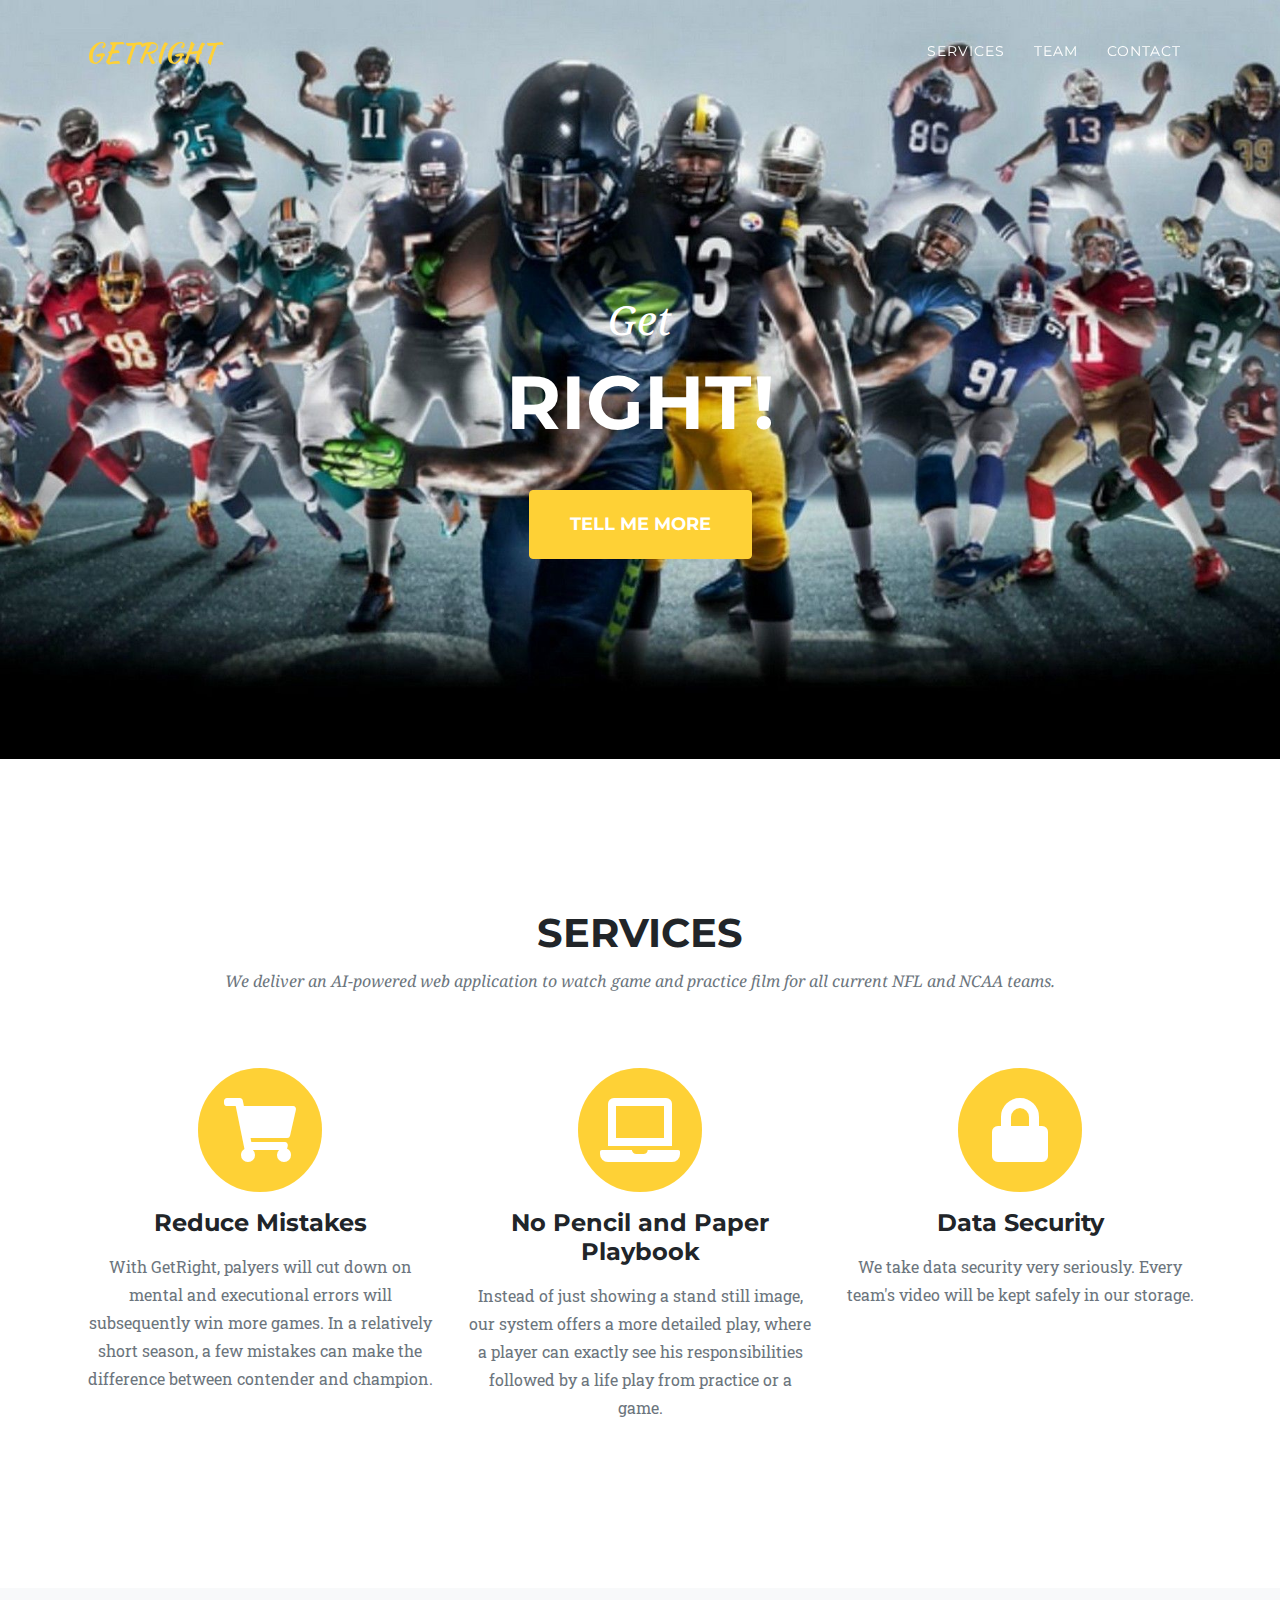
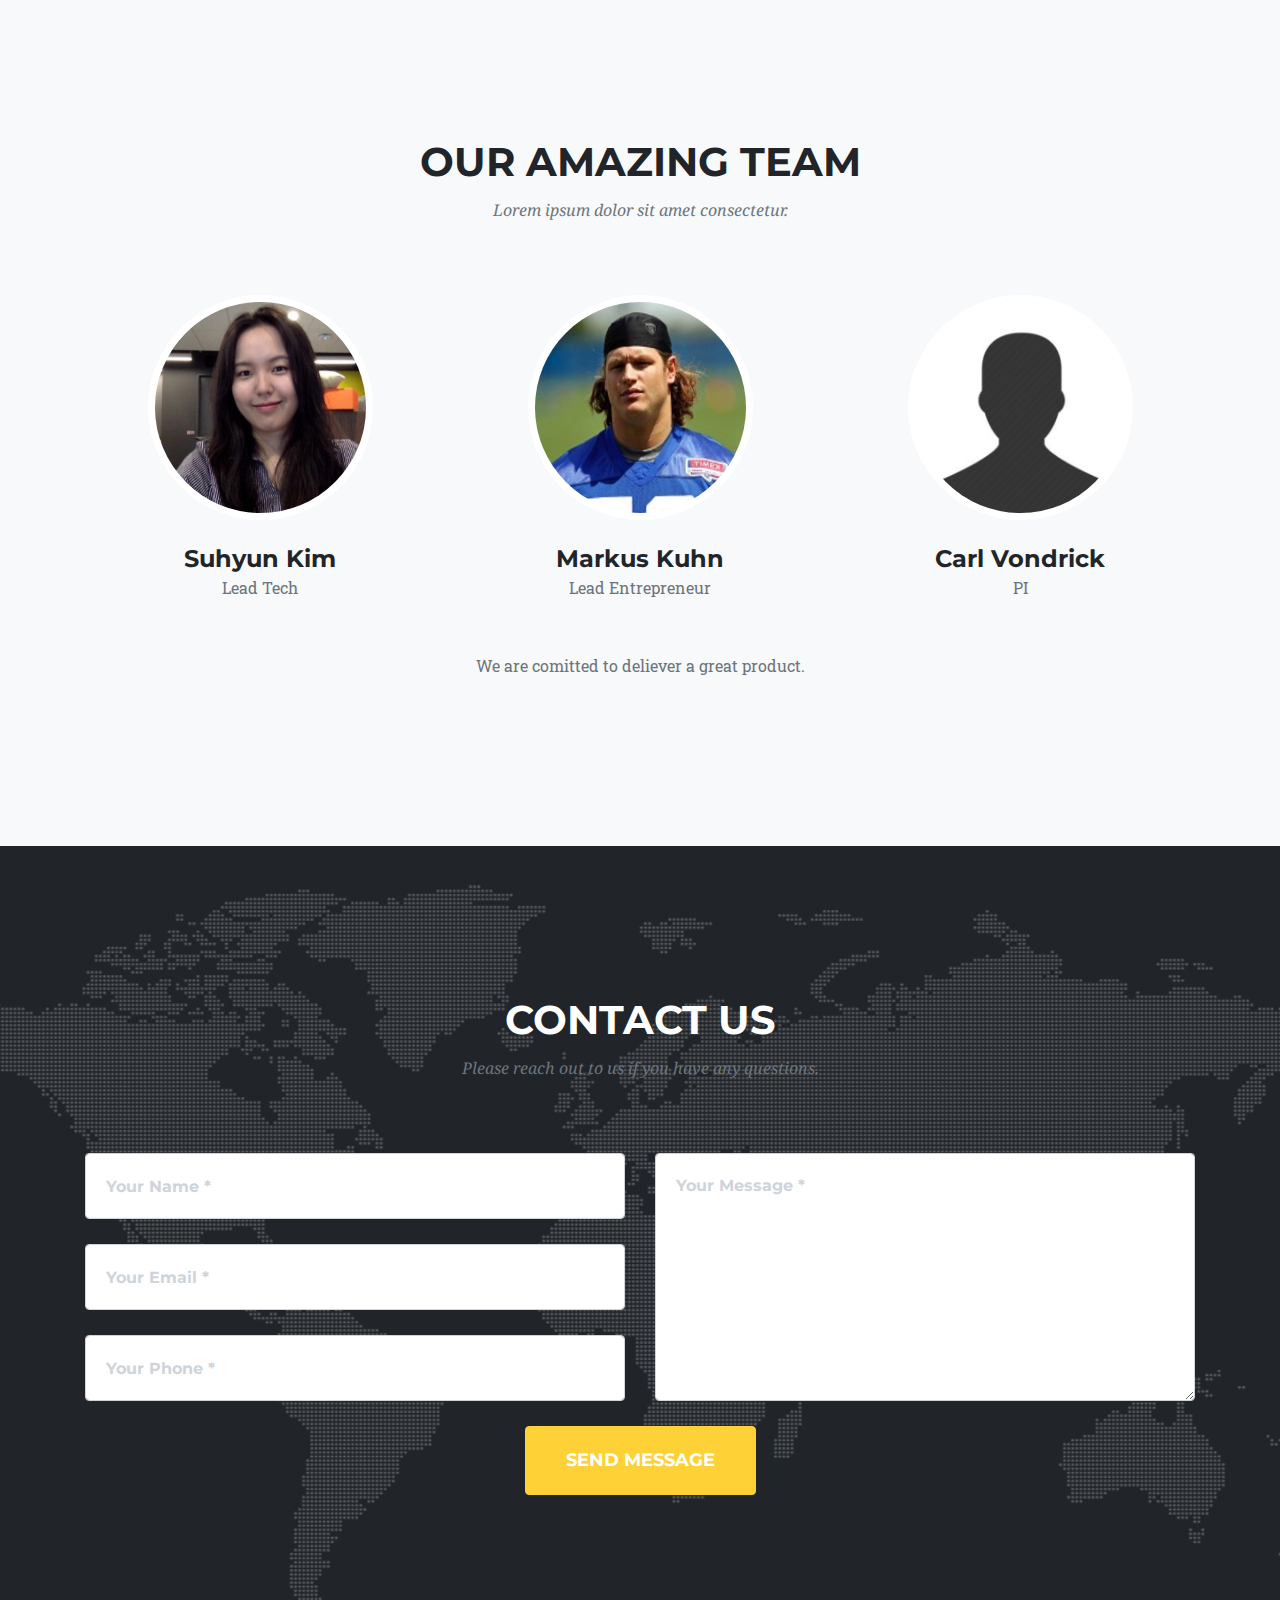
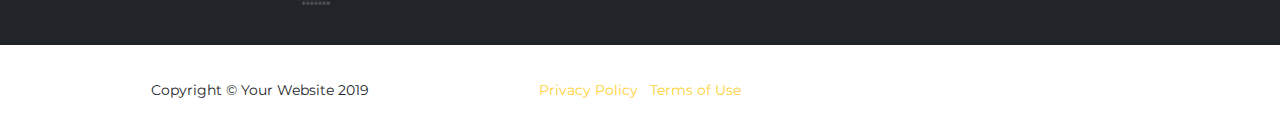
==== index.html @ df9e897c "initial commit" ====
<!DOCTYPE html>
<html lang="en">

<head>

  <meta charset="utf-8">
  <meta name="viewport" content="width=device-width, initial-scale=1, shrink-to-fit=no">
  <meta name="description" content="">
  <meta name="author" content="">

  <title>GETRIGHT</title>

  <!-- Bootstrap core CSS -->
  <link href="vendor/bootstrap/css/bootstrap.min.css" rel="stylesheet">

  <!-- Custom fonts for this template -->
  <link href="vendor/fontawesome-free/css/all.min.css" rel="stylesheet" type="text/css">
  <link href="https://fonts.googleapis.com/css?family=Montserrat:400,700" rel="stylesheet" type="text/css">
  <link href='https://fonts.googleapis.com/css?family=Kaushan+Script' rel='stylesheet' type='text/css'>
  <link href='https://fonts.googleapis.com/css?family=Droid+Serif:400,700,400italic,700italic' rel='stylesheet' type='text/css'>
  <link href='https://fonts.googleapis.com/css?family=Roboto+Slab:400,100,300,700' rel='stylesheet' type='text/css'>

  <!-- Custom styles for this template -->
  <link href="css/agency.min.css" rel="stylesheet">

</head>

<body id="page-top">

  <!-- Navigation -->
  <nav class="navbar navbar-expand-lg navbar-dark fixed-top" id="mainNav">
    <div class="container">
      <a class="navbar-brand js-scroll-trigger" href="#page-top">GETRIGHT</a>
      <button class="navbar-toggler navbar-toggler-right" type="button" data-toggle="collapse" data-target="#navbarResponsive" aria-controls="navbarResponsive" aria-expanded="false" aria-label="Toggle navigation">
        Menu
        <i class="fas fa-bars"></i>
      </button>
      <div class="collapse navbar-collapse" id="navbarResponsive">
        <ul class="navbar-nav text-uppercase ml-auto">
          <li class="nav-item">
            <a class="nav-link js-scroll-trigger" href="#services">Services</a>
          </li>
          <!--<li class="nav-item">-->
            <!--<a class="nav-link js-scroll-trigger" href="#portfolio">Portfolio</a>-->
          <!--</li>-->
          <!--<li class="nav-item">-->
            <!--<a class="nav-link js-scroll-trigger" href="#about">About</a>-->
          <!--</li>-->
          <li class="nav-item">
            <a class="nav-link js-scroll-trigger" href="#team">Team</a>
          </li>
          <li class="nav-item">
            <a class="nav-link js-scroll-trigger" href="#contact">Contact</a>
          </li>
        </ul>
      </div>
    </div>
  </nav>

  <!-- Header -->
  <header class="masthead">
    <div class="container">
      <div class="intro-text">
        <div class="intro-lead-in">Get</div>
        <div class="intro-heading text-uppercase">RIGHT!</div>
        <a class="btn btn-primary btn-xl text-uppercase js-scroll-trigger" href="#services">Tell Me More</a>
      </div>
    </div>
  </header>

  <!-- Services -->
  <section id="services">
    <div class="container">
      <div class="row">
        <div class="col-lg-12 text-center">
          <h2 class="section-heading text-uppercase">Services</h2>
          <h3 class="section-subheading text-muted">We deliver an AI-powered web application to  watch game and practice film for all current NFL and NCAA teams.</h3>
        </div>
      </div>
      <div class="row text-center">
        <div class="col-md-4">
          <span class="fa-stack fa-4x">
            <i class="fas fa-circle fa-stack-2x text-primary"></i>
            <i class="fas fa-shopping-cart fa-stack-1x fa-inverse"></i>
          </span>
          <h4 class="service-heading">Reduce Mistakes</h4>
          <p class="text-muted">With GetRight, palyers will cut down on mental and executional errors will subsequently win more games. In a relatively
            short season, a few mistakes can make the difference between contender and champion.</p>
        </div>
        <div class="col-md-4">
          <span class="fa-stack fa-4x">
            <i class="fas fa-circle fa-stack-2x text-primary"></i>
            <i class="fas fa-laptop fa-stack-1x fa-inverse"></i>
          </span>
          <h4 class="service-heading">No Pencil and Paper Playbook</h4>
          <p class="text-muted">Instead of just showing a
            stand still image, our system offers a more detailed play, where a player can exactly see his responsibilities followed by a life play from
            practice or a game.</p>
        </div>
        <div class="col-md-4">
          <span class="fa-stack fa-4x">
            <i class="fas fa-circle fa-stack-2x text-primary"></i>
            <i class="fas fa-lock fa-stack-1x fa-inverse"></i>
          </span>
          <h4 class="service-heading">Data Security</h4>
          <p class="text-muted">We take data security very seriously. Every team's video will be kept safely in our storage. </p>
        </div>
      </div>
    </div>
  </section>

  <!-- Portfolio Grid -->
  <!--<section class="bg-light" id="portfolio">-->
    <!--<div class="container">-->
      <!--<div class="row">-->
        <!--<div class="col-lg-12 text-center">-->
          <!--<h2 class="section-heading text-uppercase">Portfolio</h2>-->
          <!--<h3 class="section-subheading text-muted">Lorem ipsum dolor sit amet consectetur.</h3>-->
        <!--</div>-->
      <!--</div>-->
      <!--<div class="row">-->
        <!--<div class="col-md-4 col-sm-6 portfolio-item">-->
          <!--<a class="portfolio-link" data-toggle="modal" href="#portfolioModal1">-->
            <!--<div class="portfolio-hover">-->
              <!--<div class="portfolio-hover-content">-->
                <!--<i class="fas fa-plus fa-3x"></i>-->
              <!--</div>-->
            <!--</div>-->
            <!--<img class="img-fluid" src="img/portfolio/01-thumbnail.jpg" alt="">-->
          <!--</a>-->
          <!--<div class="portfolio-caption">-->
            <!--<h4>Threads</h4>-->
            <!--<p class="text-muted">Illustration</p>-->
          <!--</div>-->
        <!--</div>-->
        <!--<div class="col-md-4 col-sm-6 portfolio-item">-->
          <!--<a class="portfolio-link" data-toggle="modal" href="#portfolioModal2">-->
            <!--<div class="portfolio-hover">-->
              <!--<div class="portfolio-hover-content">-->
                <!--<i class="fas fa-plus fa-3x"></i>-->
              <!--</div>-->
            <!--</div>-->
            <!--<img class="img-fluid" src="img/portfolio/02-thumbnail.jpg" alt="">-->
          <!--</a>-->
          <!--<div class="portfolio-caption">-->
            <!--<h4>Explore</h4>-->
            <!--<p class="text-muted">Graphic Design</p>-->
          <!--</div>-->
        <!--</div>-->
        <!--<div class="col-md-4 col-sm-6 portfolio-item">-->
          <!--<a class="portfolio-link" data-toggle="modal" href="#portfolioModal3">-->
            <!--<div class="portfolio-hover">-->
              <!--<div class="portfolio-hover-content">-->
                <!--<i class="fas fa-plus fa-3x"></i>-->
              <!--</div>-->
            <!--</div>-->
            <!--<img class="img-fluid" src="img/portfolio/03-thumbnail.jpg" alt="">-->
          <!--</a>-->
          <!--<div class="portfolio-caption">-->
            <!--<h4>Finish</h4>-->
            <!--<p class="text-muted">Identity</p>-->
          <!--</div>-->
        <!--</div>-->
        <!--<div class="col-md-4 col-sm-6 portfolio-item">-->
          <!--<a class="portfolio-link" data-toggle="modal" href="#portfolioModal4">-->
            <!--<div class="portfolio-hover">-->
              <!--<div class="portfolio-hover-content">-->
                <!--<i class="fas fa-plus fa-3x"></i>-->
              <!--</div>-->
            <!--</div>-->
            <!--<img class="img-fluid" src="img/portfolio/04-thumbnail.jpg" alt="">-->
          <!--</a>-->
          <!--<div class="portfolio-caption">-->
            <!--<h4>Lines</h4>-->
            <!--<p class="text-muted">Branding</p>-->
          <!--</div>-->
        <!--</div>-->
        <!--<div class="col-md-4 col-sm-6 portfolio-item">-->
          <!--<a class="portfolio-link" data-toggle="modal" href="#portfolioModal5">-->
            <!--<div class="portfolio-hover">-->
              <!--<div class="portfolio-hover-content">-->
                <!--<i class="fas fa-plus fa-3x"></i>-->
              <!--</div>-->
            <!--</div>-->
            <!--<img class="img-fluid" src="img/portfolio/05-thumbnail.jpg" alt="">-->
          <!--</a>-->
          <!--<div class="portfolio-caption">-->
            <!--<h4>Southwest</h4>-->
            <!--<p class="text-muted">Website Design</p>-->
          <!--</div>-->
        <!--</div>-->
        <!--<div class="col-md-4 col-sm-6 portfolio-item">-->
          <!--<a class="portfolio-link" data-toggle="modal" href="#portfolioModal6">-->
            <!--<div class="portfolio-hover">-->
              <!--<div class="portfolio-hover-content">-->
                <!--<i class="fas fa-plus fa-3x"></i>-->
              <!--</div>-->
            <!--</div>-->
            <!--<img class="img-fluid" src="img/portfolio/06-thumbnail.jpg" alt="">-->
          <!--</a>-->
          <!--<div class="portfolio-caption">-->
            <!--<h4>Window</h4>-->
            <!--<p class="text-muted">Photography</p>-->
          <!--</div>-->
        <!--</div>-->
      <!--</div>-->
    <!--</div>-->
  <!--</section>-->

  <!-- About -->
  <!--<section id="about">-->
    <!--<div class="container">-->
      <!--<div class="row">-->
        <!--<div class="col-lg-12 text-center">-->
          <!--<h2 class="section-heading text-uppercase">About</h2>-->
          <!--<h3 class="section-subheading text-muted">Lorem ipsum dolor sit amet consectetur.</h3>-->
        <!--</div>-->
      <!--</div>-->
      <!--<div class="row">-->
        <!--<div class="col-lg-12">-->
          <!--<ul class="timeline">-->
            <!--<li>-->
              <!--<div class="timeline-image">-->
                <!--<img class="rounded-circle img-fluid" src="img/about/1.jpg" alt="">-->
              <!--</div>-->
              <!--<div class="timeline-panel">-->
                <!--<div class="timeline-heading">-->
                  <!--<h4>2009-2011</h4>-->
                  <!--<h4 class="subheading">Our Humble Beginnings</h4>-->
                <!--</div>-->
                <!--<div class="timeline-body">-->
                  <!--<p class="text-muted">Lorem ipsum dolor sit amet, consectetur adipisicing elit. Sunt ut voluptatum eius sapiente, totam reiciendis temporibus qui quibusdam, recusandae sit vero unde, sed, incidunt et ea quo dolore laudantium consectetur!</p>-->
                <!--</div>-->
              <!--</div>-->
            <!--</li>-->
            <!--<li class="timeline-inverted">-->
              <!--<div class="timeline-image">-->
                <!--<img class="rounded-circle img-fluid" src="img/about/2.jpg" alt="">-->
              <!--</div>-->
              <!--<div class="timeline-panel">-->
                <!--<div class="timeline-heading">-->
                  <!--<h4>March 2011</h4>-->
                  <!--<h4 class="subheading">An Agency is Born</h4>-->
                <!--</div>-->
                <!--<div class="timeline-body">-->
                  <!--<p class="text-muted">Lorem ipsum dolor sit amet, consectetur adipisicing elit. Sunt ut voluptatum eius sapiente, totam reiciendis temporibus qui quibusdam, recusandae sit vero unde, sed, incidunt et ea quo dolore laudantium consectetur!</p>-->
                <!--</div>-->
              <!--</div>-->
            <!--</li>-->
            <!--<li>-->
              <!--<div class="timeline-image">-->
                <!--<img class="rounded-circle img-fluid" src="img/about/3.jpg" alt="">-->
              <!--</div>-->
              <!--<div class="timeline-panel">-->
                <!--<div class="timeline-heading">-->
                  <!--<h4>December 2012</h4>-->
                  <!--<h4 class="subheading">Transition to Full Service</h4>-->
                <!--</div>-->
                <!--<div class="timeline-body">-->
                  <!--<p class="text-muted">Lorem ipsum dolor sit amet, consectetur adipisicing elit. Sunt ut voluptatum eius sapiente, totam reiciendis temporibus qui quibusdam, recusandae sit vero unde, sed, incidunt et ea quo dolore laudantium consectetur!</p>-->
                <!--</div>-->
              <!--</div>-->
            <!--</li>-->
            <!--<li class="timeline-inverted">-->
              <!--<div class="timeline-image">-->
                <!--<img class="rounded-circle img-fluid" src="img/about/4.jpg" alt="">-->
              <!--</div>-->
              <!--<div class="timeline-panel">-->
                <!--<div class="timeline-heading">-->
                  <!--<h4>July 2014</h4>-->
                  <!--<h4 class="subheading">Phase Two Expansion</h4>-->
                <!--</div>-->
                <!--<div class="timeline-body">-->
                  <!--<p class="text-muted">Lorem ipsum dolor sit amet, consectetur adipisicing elit. Sunt ut voluptatum eius sapiente, totam reiciendis temporibus qui quibusdam, recusandae sit vero unde, sed, incidunt et ea quo dolore laudantium consectetur!</p>-->
                <!--</div>-->
              <!--</div>-->
            <!--</li>-->
            <!--<li class="timeline-inverted">-->
              <!--<div class="timeline-image">-->
                <!--<h4>Be Part-->
                  <!--<br>Of Our-->
                  <!--<br>Story!</h4>-->
              <!--</div>-->
            <!--</li>-->
          <!--</ul>-->
        <!--</div>-->
      <!--</div>-->
    <!--</div>-->
  <!--</section>-->

  <!-- Team -->
  <section class="bg-light" id="team">
    <div class="container">
      <div class="row">
        <div class="col-lg-12 text-center">
          <h2 class="section-heading text-uppercase">Our Amazing Team</h2>
          <h3 class="section-subheading text-muted">Lorem ipsum dolor sit amet consectetur.</h3>
        </div>
      </div>
      <div class="row">
        <div class="col-sm-4">
          <div class="team-member">
            <img class="mx-auto rounded-circle" src="img/team/1.jpg" alt="">
            <h4>Suhyun Kim</h4>
            <p class="text-muted">Lead Tech</p>
            <!--<ul class="list-inline social-buttons">-->
              <!--<li class="list-inline-item">-->
                <!--<a href="#">-->
                  <!--<i class="fab fa-twitter"></i>-->
                <!--</a>-->
              <!--</li>-->
              <!--<li class="list-inline-item">-->
                <!--<a href="#">-->
                  <!--<i class="fab fa-facebook-f"></i>-->
                <!--</a>-->
              <!--</li>-->
              <!--<li class="list-inline-item">-->
                <!--<a href="#">-->
                  <!--<i class="fab fa-linkedin-in"></i>-->
                <!--</a>-->
              <!--</li>-->
            <!--</ul>-->
          </div>
        </div>
        <div class="col-sm-4">
          <div class="team-member">
            <img class="mx-auto rounded-circle" src="img/team/2.jpg" alt="">
            <h4>Markus Kuhn</h4>
            <p class="text-muted">Lead Entrepreneur</p>
            <!--<ul class="list-inline social-buttons">-->
              <!--<li class="list-inline-item">-->
                <!--<a href="#">-->
                  <!--<i class="fab fa-twitter"></i>-->
                <!--</a>-->
              <!--</li>-->
              <!--<li class="list-inline-item">-->
                <!--<a href="#">-->
                  <!--<i class="fab fa-facebook-f"></i>-->
                <!--</a>-->
              <!--</li>-->
              <!--<li class="list-inline-item">-->
                <!--<a href="#">-->
                  <!--<i class="fab fa-linkedin-in"></i>-->
                <!--</a>-->
              <!--</li>-->
            <!--</ul>-->
          </div>
        </div>
        <div class="col-sm-4">
          <div class="team-member">
            <img class="mx-auto rounded-circle" src="img/team/3.jpg" alt="">
            <h4>Carl Vondrick</h4>
            <p class="text-muted">PI</p>
            <!--<ul class="list-inline social-buttons">-->
              <!--<li class="list-inline-item">-->
                <!--<a href="#">-->
                  <!--<i class="fab fa-twitter"></i>-->
                <!--</a>-->
              <!--</li>-->
              <!--<li class="list-inline-item">-->
                <!--<a href="#">-->
                  <!--<i class="fab fa-facebook-f"></i>-->
                <!--</a>-->
              <!--</li>-->
              <!--<li class="list-inline-item">-->
                <!--<a href="#">-->
                  <!--<i class="fab fa-linkedin-in"></i>-->
                <!--</a>-->
              <!--</li>-->
            <!--</ul>-->
          </div>
        </div>
      </div>
      <div class="row">
        <div class="col-lg-8 mx-auto text-center">
          <p class="large text-muted">We are comitted to deliever a great product. </p>
        </div>
      </div>
    </div>
  </section>

  <!-- Clients -->
  <!--<section class="py-5">-->
    <!--<div class="container">-->
      <!--<div class="row">-->
        <!--<div class="col-md-3 col-sm-6">-->
          <!--<a href="#">-->
            <!--<img class="img-fluid d-block mx-auto" src="img/logos/envato.jpg" alt="">-->
          <!--</a>-->
        <!--</div>-->
        <!--<div class="col-md-3 col-sm-6">-->
          <!--<a href="#">-->
            <!--<img class="img-fluid d-block mx-auto" src="img/logos/designmodo.jpg" alt="">-->
          <!--</a>-->
        <!--</div>-->
        <!--<div class="col-md-3 col-sm-6">-->
          <!--<a href="#">-->
            <!--<img class="img-fluid d-block mx-auto" src="img/logos/themeforest.jpg" alt="">-->
          <!--</a>-->
        <!--</div>-->
        <!--<div class="col-md-3 col-sm-6">-->
          <!--<a href="#">-->
            <!--<img class="img-fluid d-block mx-auto" src="img/logos/creative-market.jpg" alt="">-->
          <!--</a>-->
        <!--</div>-->
      <!--</div>-->
    <!--</div>-->
  <!--</section>-->

  <!-- Contact -->
  <section id="contact">
    <div class="container">
      <div class="row">
        <div class="col-lg-12 text-center">
          <h2 class="section-heading text-uppercase">Contact Us</h2>
          <h3 class="section-subheading text-muted">Please reach out to us if you have any questions.</h3>
        </div>
      </div>
      <div class="row">
        <div class="col-lg-12">
          <form id="contactForm" name="sentMessage" novalidate="novalidate">
            <div class="row">
              <div class="col-md-6">
                <div class="form-group">
                  <input class="form-control" id="name" type="text" placeholder="Your Name *" required="required" data-validation-required-message="Please enter your name.">
                  <p class="help-block text-danger"></p>
                </div>
                <div class="form-group">
                  <input class="form-control" id="email" type="email" placeholder="Your Email *" required="required" data-validation-required-message="Please enter your email address.">
                  <p class="help-block text-danger"></p>
                </div>
                <div class="form-group">
                  <input class="form-control" id="phone" type="tel" placeholder="Your Phone *" required="required" data-validation-required-message="Please enter your phone number.">
                  <p class="help-block text-danger"></p>
                </div>
              </div>
              <div class="col-md-6">
                <div class="form-group">
                  <textarea class="form-control" id="message" placeholder="Your Message *" required="required" data-validation-required-message="Please enter a message."></textarea>
                  <p class="help-block text-danger"></p>
                </div>
              </div>
              <div class="clearfix"></div>
              <div class="col-lg-12 text-center">
                <div id="success"></div>
                <button id="sendMessageButton" class="btn btn-primary btn-xl text-uppercase" type="submit">Send Message</button>
              </div>
            </div>
          </form>
        </div>
      </div>
    </div>
  </section>

  <!-- Footer -->
  <footer>
    <div class="container">
      <div class="row">
        <div class="col-md-4">
          <span class="copyright">Copyright &copy; Your Website 2019</span>
        </div>
        <!--<div class="col-md-4">-->
          <!--<ul class="list-inline social-buttons">-->
            <!--<li class="list-inline-item">-->
              <!--<a href="#">-->
                <!--<i class="fab fa-twitter"></i>-->
              <!--</a>-->
            <!--</li>-->
            <!--<li class="list-inline-item">-->
              <!--<a href="#">-->
                <!--<i class="fab fa-facebook-f"></i>-->
              <!--</a>-->
            <!--</li>-->
            <!--<li class="list-inline-item">-->
              <!--<a href="#">-->
                <!--<i class="fab fa-linkedin-in"></i>-->
              <!--</a>-->
            <!--</li>-->
          <!--</ul>-->
        <!--</div>-->
        <div class="col-md-4">
          <ul class="list-inline quicklinks">
            <li class="list-inline-item">
              <a href="#">Privacy Policy</a>
            </li>
            <li class="list-inline-item">
              <a href="#">Terms of Use</a>
            </li>
          </ul>
        </div>
      </div>
    </div>
  </footer>

  <!-- Portfolio Modals -->

  <!-- Modal 1 -->
  <div class="portfolio-modal modal fade" id="portfolioModal1" tabindex="-1" role="dialog" aria-hidden="true">
    <div class="modal-dialog">
      <div class="modal-content">
        <div class="close-modal" data-dismiss="modal">
          <div class="lr">
            <div class="rl"></div>
          </div>
        </div>
        <div class="container">
          <div class="row">
            <div class="col-lg-8 mx-auto">
              <div class="modal-body">
                <!-- Project Details Go Here -->
                <h2 class="text-uppercase">Project Name</h2>
                <p class="item-intro text-muted">Lorem ipsum dolor sit amet consectetur.</p>
                <img class="img-fluid d-block mx-auto" src="img/portfolio/01-full.jpg" alt="">
                <p>Use this area to describe your project. Lorem ipsum dolor sit amet, consectetur adipisicing elit. Est blanditiis dolorem culpa incidunt minus dignissimos deserunt repellat aperiam quasi sunt officia expedita beatae cupiditate, maiores repudiandae, nostrum, reiciendis facere nemo!</p>
                <ul class="list-inline">
                  <li>Date: January 2017</li>
                  <li>Client: Threads</li>
                  <li>Category: Illustration</li>
                </ul>
                <button class="btn btn-primary" data-dismiss="modal" type="button">
                  <i class="fas fa-times"></i>
                  Close Project</button>
              </div>
            </div>
          </div>
        </div>
      </div>
    </div>
  </div>

  <!-- Modal 2 -->
  <div class="portfolio-modal modal fade" id="portfolioModal2" tabindex="-1" role="dialog" aria-hidden="true">
    <div class="modal-dialog">
      <div class="modal-content">
        <div class="close-modal" data-dismiss="modal">
          <div class="lr">
            <div class="rl"></div>
          </div>
        </div>
        <div class="container">
          <div class="row">
            <div class="col-lg-8 mx-auto">
              <div class="modal-body">
                <!-- Project Details Go Here -->
                <h2 class="text-uppercase">Project Name</h2>
                <p class="item-intro text-muted">Lorem ipsum dolor sit amet consectetur.</p>
                <img class="img-fluid d-block mx-auto" src="img/portfolio/02-full.jpg" alt="">
                <p>Use this area to describe your project. Lorem ipsum dolor sit amet, consectetur adipisicing elit. Est blanditiis dolorem culpa incidunt minus dignissimos deserunt repellat aperiam quasi sunt officia expedita beatae cupiditate, maiores repudiandae, nostrum, reiciendis facere nemo!</p>
                <ul class="list-inline">
                  <li>Date: January 2017</li>
                  <li>Client: Explore</li>
                  <li>Category: Graphic Design</li>
                </ul>
                <button class="btn btn-primary" data-dismiss="modal" type="button">
                  <i class="fas fa-times"></i>
                  Close Project</button>
              </div>
            </div>
          </div>
        </div>
      </div>
    </div>
  </div>

  <!-- Modal 3 -->
  <div class="portfolio-modal modal fade" id="portfolioModal3" tabindex="-1" role="dialog" aria-hidden="true">
    <div class="modal-dialog">
      <div class="modal-content">
        <div class="close-modal" data-dismiss="modal">
          <div class="lr">
            <div class="rl"></div>
          </div>
        </div>
        <div class="container">
          <div class="row">
            <div class="col-lg-8 mx-auto">
              <div class="modal-body">
                <!-- Project Details Go Here -->
                <h2 class="text-uppercase">Project Name</h2>
                <p class="item-intro text-muted">Lorem ipsum dolor sit amet consectetur.</p>
                <img class="img-fluid d-block mx-auto" src="img/portfolio/03-full.jpg" alt="">
                <p>Use this area to describe your project. Lorem ipsum dolor sit amet, consectetur adipisicing elit. Est blanditiis dolorem culpa incidunt minus dignissimos deserunt repellat aperiam quasi sunt officia expedita beatae cupiditate, maiores repudiandae, nostrum, reiciendis facere nemo!</p>
                <ul class="list-inline">
                  <li>Date: January 2017</li>
                  <li>Client: Finish</li>
                  <li>Category: Identity</li>
                </ul>
                <button class="btn btn-primary" data-dismiss="modal" type="button">
                  <i class="fas fa-times"></i>
                  Close Project</button>
              </div>
            </div>
          </div>
        </div>
      </div>
    </div>
  </div>

  <!-- Modal 4 -->
  <div class="portfolio-modal modal fade" id="portfolioModal4" tabindex="-1" role="dialog" aria-hidden="true">
    <div class="modal-dialog">
      <div class="modal-content">
        <div class="close-modal" data-dismiss="modal">
          <div class="lr">
            <div class="rl"></div>
          </div>
        </div>
        <div class="container">
          <div class="row">
            <div class="col-lg-8 mx-auto">
              <div class="modal-body">
                <!-- Project Details Go Here -->
                <h2 class="text-uppercase">Project Name</h2>
                <p class="item-intro text-muted">Lorem ipsum dolor sit amet consectetur.</p>
                <img class="img-fluid d-block mx-auto" src="img/portfolio/04-full.jpg" alt="">
                <p>Use this area to describe your project. Lorem ipsum dolor sit amet, consectetur adipisicing elit. Est blanditiis dolorem culpa incidunt minus dignissimos deserunt repellat aperiam quasi sunt officia expedita beatae cupiditate, maiores repudiandae, nostrum, reiciendis facere nemo!</p>
                <ul class="list-inline">
                  <li>Date: January 2017</li>
                  <li>Client: Lines</li>
                  <li>Category: Branding</li>
                </ul>
                <button class="btn btn-primary" data-dismiss="modal" type="button">
                  <i class="fas fa-times"></i>
                  Close Project</button>
              </div>
            </div>
          </div>
        </div>
      </div>
    </div>
  </div>

  <!-- Modal 5 -->
  <div class="portfolio-modal modal fade" id="portfolioModal5" tabindex="-1" role="dialog" aria-hidden="true">
    <div class="modal-dialog">
      <div class="modal-content">
        <div class="close-modal" data-dismiss="modal">
          <div class="lr">
            <div class="rl"></div>
          </div>
        </div>
        <div class="container">
          <div class="row">
            <div class="col-lg-8 mx-auto">
              <div class="modal-body">
                <!-- Project Details Go Here -->
                <h2 class="text-uppercase">Project Name</h2>
                <p class="item-intro text-muted">Lorem ipsum dolor sit amet consectetur.</p>
                <img class="img-fluid d-block mx-auto" src="img/portfolio/05-full.jpg" alt="">
                <p>Use this area to describe your project. Lorem ipsum dolor sit amet, consectetur adipisicing elit. Est blanditiis dolorem culpa incidunt minus dignissimos deserunt repellat aperiam quasi sunt officia expedita beatae cupiditate, maiores repudiandae, nostrum, reiciendis facere nemo!</p>
                <ul class="list-inline">
                  <li>Date: January 2017</li>
                  <li>Client: Southwest</li>
                  <li>Category: Website Design</li>
                </ul>
                <button class="btn btn-primary" data-dismiss="modal" type="button">
                  <i class="fas fa-times"></i>
                  Close Project</button>
              </div>
            </div>
          </div>
        </div>
      </div>
    </div>
  </div>

  <!-- Modal 6 -->
  <div class="portfolio-modal modal fade" id="portfolioModal6" tabindex="-1" role="dialog" aria-hidden="true">
    <div class="modal-dialog">
      <div class="modal-content">
        <div class="close-modal" data-dismiss="modal">
          <div class="lr">
            <div class="rl"></div>
          </div>
        </div>
        <div class="container">
          <div class="row">
            <div class="col-lg-8 mx-auto">
              <div class="modal-body">
                <!-- Project Details Go Here -->
                <h2 class="text-uppercase">Project Name</h2>
                <p class="item-intro text-muted">Lorem ipsum dolor sit amet consectetur.</p>
                <img class="img-fluid d-block mx-auto" src="img/portfolio/06-full.jpg" alt="">
                <p>Use this area to describe your project. Lorem ipsum dolor sit amet, consectetur adipisicing elit. Est blanditiis dolorem culpa incidunt minus dignissimos deserunt repellat aperiam quasi sunt officia expedita beatae cupiditate, maiores repudiandae, nostrum, reiciendis facere nemo!</p>
                <ul class="list-inline">
                  <li>Date: January 2017</li>
                  <li>Client: Window</li>
                  <li>Category: Photography</li>
                </ul>
                <button class="btn btn-primary" data-dismiss="modal" type="button">
                  <i class="fas fa-times"></i>
                  Close Project</button>
              </div>
            </div>
          </div>
        </div>
      </div>
    </div>
  </div>

  <!-- Bootstrap core JavaScript -->
  <script src="vendor/jquery/jquery.min.js"></script>
  <script src="vendor/bootstrap/js/bootstrap.bundle.min.js"></script>

  <!-- Plugin JavaScript -->
  <script src="vendor/jquery-easing/jquery.easing.min.js"></script>

  <!-- Contact form JavaScript -->
  <script src="js/jqBootstrapValidation.js"></script>
  <script src="js/contact_me.js"></script>

  <!-- Custom scripts for this template -->
  <script src="js/agency.min.js"></script>

</body>

</html>
---- css/agency.min.css ----
/*!
 * Start Bootstrap - Agency v5.0.7 (https://startbootstrap.com/template-overviews/agency)
 * Copyright 2013-2019 Start Bootstrap
 * Licensed under MIT (https://github.com/BlackrockDigital/startbootstrap-agency/blob/master/LICENSE)
 */body{overflow-x:hidden;font-family:'Roboto Slab',-apple-system,BlinkMacSystemFont,'Segoe UI',Roboto,'Helvetica Neue',Arial,sans-serif,'Apple Color Emoji','Segoe UI Emoji','Segoe UI Symbol','Noto Color Emoji'}p{line-height:1.75}a{color:#fed136}a:hover{color:#fec503}.text-primary{color:#fed136!important}h1,h2,h3,h4,h5,h6{font-weight:700;font-family:Montserrat,-apple-system,BlinkMacSystemFont,'Segoe UI',Roboto,'Helvetica Neue',Arial,sans-serif,'Apple Color Emoji','Segoe UI Emoji','Segoe UI Symbol','Noto Color Emoji'}section{padding:100px 0}section h2.section-heading{font-size:40px;margin-top:0;margin-bottom:15px}section h3.section-subheading{font-size:16px;font-weight:400;font-style:italic;margin-bottom:75px;text-transform:none;font-family:'Droid Serif',-apple-system,BlinkMacSystemFont,'Segoe UI',Roboto,'Helvetica Neue',Arial,sans-serif,'Apple Color Emoji','Segoe UI Emoji','Segoe UI Symbol','Noto Color Emoji'}@media (min-width:768px){section{padding:150px 0}}.btn{font-family:Montserrat,-apple-system,BlinkMacSystemFont,'Segoe UI',Roboto,'Helvetica Neue',Arial,sans-serif,'Apple Color Emoji','Segoe UI Emoji','Segoe UI Symbol','Noto Color Emoji';font-weight:700}.btn-xl{font-size:18px;padding:20px 40px}.btn-primary{background-color:#fed136;border-color:#fed136}.btn-primary:active,.btn-primary:focus,.btn-primary:hover{background-color:#fec810!important;border-color:#fec810!important;color:#fff}.btn-primary:active,.btn-primary:focus{-webkit-box-shadow:0 0 0 .2rem rgba(254,209,55,.5)!important;box-shadow:0 0 0 .2rem rgba(254,209,55,.5)!important}::selection{background:#fed136;text-shadow:none}img::selection{background:0 0}img::-moz-selection{background:0 0}#mainNav{background-color:#212529}#mainNav .navbar-toggler{font-size:12px;right:0;padding:13px;text-transform:uppercase;color:#fff;border:0;background-color:#fed136;font-family:Montserrat,-apple-system,BlinkMacSystemFont,'Segoe UI',Roboto,'Helvetica Neue',Arial,sans-serif,'Apple Color Emoji','Segoe UI Emoji','Segoe UI Symbol','Noto Color Emoji'}#mainNav .navbar-brand{color:#fed136;font-family:'Kaushan Script',-apple-system,BlinkMacSystemFont,'Segoe UI',Roboto,'Helvetica Neue',Arial,sans-serif,'Apple Color Emoji','Segoe UI Emoji','Segoe UI Symbol','Noto Color Emoji'}#mainNav .navbar-brand.active,#mainNav .navbar-brand:active,#mainNav .navbar-brand:focus,#mainNav .navbar-brand:hover{color:#fec503}#mainNav .navbar-nav .nav-item .nav-link{font-size:90%;font-weight:400;padding:.75em 0;letter-spacing:1px;color:#fff;font-family:Montserrat,-apple-system,BlinkMacSystemFont,'Segoe UI',Roboto,'Helvetica Neue',Arial,sans-serif,'Apple Color Emoji','Segoe UI Emoji','Segoe UI Symbol','Noto Color Emoji'}#mainNav .navbar-nav .nav-item .nav-link.active,#mainNav .navbar-nav .nav-item .nav-link:hover{color:#fed136}@media (min-width:992px){#mainNav{padding-top:25px;padding-bottom:25px;-webkit-transition:padding-top .3s,padding-bottom .3s;transition:padding-top .3s,padding-bottom .3s;border:none;background-color:transparent}#mainNav .navbar-brand{font-size:1.75em;-webkit-transition:all .3s;transition:all .3s}#mainNav .navbar-nav .nav-item .nav-link{padding:1.1em 1em!important}#mainNav.navbar-shrink{padding-top:0;padding-bottom:0;background-color:#212529}#mainNav.navbar-shrink .navbar-brand{font-size:1.25em;padding:12px 0}}header.masthead{text-align:center;color:#fff;background-image:url(../img/header-bg.jpg);background-repeat:no-repeat;background-attachment:scroll;background-position:center center;background-size:cover}header.masthead .intro-text{padding-top:150px;padding-bottom:100px}header.masthead .intro-text .intro-lead-in{font-size:22px;font-style:italic;line-height:22px;margin-bottom:25px;font-family:'Droid Serif',-apple-system,BlinkMacSystemFont,'Segoe UI',Roboto,'Helvetica Neue',Arial,sans-serif,'Apple Color Emoji','Segoe UI Emoji','Segoe UI Symbol','Noto Color Emoji'}header.masthead .intro-text .intro-heading{font-size:50px;font-weight:700;line-height:50px;margin-bottom:25px;font-family:Montserrat,-apple-system,BlinkMacSystemFont,'Segoe UI',Roboto,'Helvetica Neue',Arial,sans-serif,'Apple Color Emoji','Segoe UI Emoji','Segoe UI Symbol','Noto Color Emoji'}@media (min-width:768px){header.masthead .intro-text{padding-top:300px;padding-bottom:200px}header.masthead .intro-text .intro-lead-in{font-size:40px;font-style:italic;line-height:40px;margin-bottom:25px;font-family:'Droid Serif',-apple-system,BlinkMacSystemFont,'Segoe UI',Roboto,'Helvetica Neue',Arial,sans-serif,'Apple Color Emoji','Segoe UI Emoji','Segoe UI Symbol','Noto Color Emoji'}header.masthead .intro-text .intro-heading{font-size:75px;font-weight:700;line-height:75px;margin-bottom:50px;font-family:Montserrat,-apple-system,BlinkMacSystemFont,'Segoe UI',Roboto,'Helvetica Neue',Arial,sans-serif,'Apple Color Emoji','Segoe UI Emoji','Segoe UI Symbol','Noto Color Emoji'}}.service-heading{margin:15px 0;text-transform:none}#portfolio .portfolio-item{right:0;margin:0 0 15px}#portfolio .portfolio-item .portfolio-link{position:relative;display:block;max-width:400px;margin:0 auto;cursor:pointer}#portfolio .portfolio-item .portfolio-link .portfolio-hover{position:absolute;width:100%;height:100%;-webkit-transition:all ease .5s;transition:all ease .5s;opacity:0;background:rgba(254,209,54,.9)}#portfolio .portfolio-item .portfolio-link .portfolio-hover:hover{opacity:1}#portfolio .portfolio-item .portfolio-link .portfolio-hover .portfolio-hover-content{font-size:20px;position:absolute;top:50%;width:100%;height:20px;margin-top:-12px;text-align:center;color:#fff}#portfolio .portfolio-item .portfolio-link .portfolio-hover .portfolio-hover-content i{margin-top:-12px}#portfolio .portfolio-item .portfolio-link .portfolio-hover .portfolio-hover-content h3,#portfolio .portfolio-item .portfolio-link .portfolio-hover .portfolio-hover-content h4{margin:0}#portfolio .portfolio-item .portfolio-caption{max-width:400px;margin:0 auto;padding:25px;text-align:center;background-color:#fff}#portfolio .portfolio-item .portfolio-caption h4{margin:0;text-transform:none}#portfolio .portfolio-item .portfolio-caption p{font-size:16px;font-style:italic;margin:0;font-family:'Droid Serif',-apple-system,BlinkMacSystemFont,'Segoe UI',Roboto,'Helvetica Neue',Arial,sans-serif,'Apple Color Emoji','Segoe UI Emoji','Segoe UI Symbol','Noto Color Emoji'}#portfolio *{z-index:2}@media (min-width:767px){#portfolio .portfolio-item{margin:0 0 30px}}.portfolio-modal{padding-right:0!important}.portfolio-modal .modal-dialog{margin:1rem;max-width:100vw}.portfolio-modal .modal-content{padding:100px 0;text-align:center}.portfolio-modal .modal-content h2{font-size:3em;margin-bottom:15px}.portfolio-modal .modal-content p{margin-bottom:30px}.portfolio-modal .modal-content p.item-intro{font-size:16px;font-style:italic;margin:20px 0 30px;font-family:'Droid Serif',-apple-system,BlinkMacSystemFont,'Segoe UI',Roboto,'Helvetica Neue',Arial,sans-serif,'Apple Color Emoji','Segoe UI Emoji','Segoe UI Symbol','Noto Color Emoji'}.portfolio-modal .modal-content ul.list-inline{margin-top:0;margin-bottom:30px}.portfolio-modal .modal-content img{margin-bottom:30px}.portfolio-modal .modal-content button{cursor:pointer}.portfolio-modal .close-modal{position:absolute;top:25px;right:25px;width:75px;height:75px;cursor:pointer;background-color:transparent}.portfolio-modal .close-modal:hover{opacity:.3}.portfolio-modal .close-modal .lr{z-index:1051;width:1px;height:75px;margin-left:35px;-webkit-transform:rotate(45deg);transform:rotate(45deg);background-color:#212529}.portfolio-modal .close-modal .lr .rl{z-index:1052;width:1px;height:75px;-webkit-transform:rotate(90deg);transform:rotate(90deg);background-color:#212529}.timeline{position:relative;padding:0;list-style:none}.timeline:before{position:absolute;top:0;bottom:0;left:40px;width:2px;margin-left:-1.5px;content:'';background-color:#e9ecef}.timeline>li{position:relative;min-height:50px;margin-bottom:50px}.timeline>li:after,.timeline>li:before{display:table;content:' '}.timeline>li:after{clear:both}.timeline>li .timeline-panel{position:relative;float:right;width:100%;padding:0 20px 0 100px;text-align:left}.timeline>li .timeline-panel:before{right:auto;left:-15px;border-right-width:15px;border-left-width:0}.timeline>li .timeline-panel:after{right:auto;left:-14px;border-right-width:14px;border-left-width:0}.timeline>li .timeline-image{position:absolute;z-index:100;left:0;width:80px;height:80px;margin-left:0;text-align:center;color:#fff;border:7px solid #e9ecef;border-radius:100%;background-color:#fed136}.timeline>li .timeline-image h4{font-size:10px;line-height:14px;margin-top:12px}.timeline>li.timeline-inverted>.timeline-panel{float:right;padding:0 20px 0 100px;text-align:left}.timeline>li.timeline-inverted>.timeline-panel:before{right:auto;left:-15px;border-right-width:15px;border-left-width:0}.timeline>li.timeline-inverted>.timeline-panel:after{right:auto;left:-14px;border-right-width:14px;border-left-width:0}.timeline>li:last-child{margin-bottom:0}.timeline .timeline-heading h4{margin-top:0;color:inherit}.timeline .timeline-heading h4.subheading{text-transform:none}.timeline .timeline-body>p,.timeline .timeline-body>ul{margin-bottom:0}@media (min-width:768px){.timeline:before{left:50%}.timeline>li{min-height:100px;margin-bottom:100px}.timeline>li .timeline-panel{float:left;width:41%;padding:0 20px 20px 30px;text-align:right}.timeline>li .timeline-image{left:50%;width:100px;height:100px;margin-left:-50px}.timeline>li .timeline-image h4{font-size:13px;line-height:18px;margin-top:16px}.timeline>li.timeline-inverted>.timeline-panel{float:right;padding:0 30px 20px 20px;text-align:left}}@media (min-width:992px){.timeline>li{min-height:150px}.timeline>li .timeline-panel{padding:0 20px 20px}.timeline>li .timeline-image{width:150px;height:150px;margin-left:-75px}.timeline>li .timeline-image h4{font-size:18px;line-height:26px;margin-top:30px}.timeline>li.timeline-inverted>.timeline-panel{padding:0 20px 20px}}@media (min-width:1200px){.timeline>li{min-height:170px}.timeline>li .timeline-panel{padding:0 20px 20px 100px}.timeline>li .timeline-image{width:170px;height:170px;margin-left:-85px}.timeline>li .timeline-image h4{margin-top:40px}.timeline>li.timeline-inverted>.timeline-panel{padding:0 100px 20px 20px}}.team-member{margin-bottom:50px;text-align:center}.team-member img{width:225px;height:225px;border:7px solid #fff}.team-member h4{margin-top:25px;margin-bottom:0;text-transform:none}.team-member p{margin-top:0}section#contact{background-color:#212529;background-image:url(../img/map-image.png);background-repeat:no-repeat;background-position:center}section#contact .section-heading{color:#fff}section#contact .form-group{margin-bottom:25px}section#contact .form-group input,section#contact .form-group textarea{padding:20px}section#contact .form-group input.form-control{height:auto}section#contact .form-group textarea.form-control{height:248px}section#contact .form-control:focus{border-color:#fed136;-webkit-box-shadow:none;box-shadow:none}section#contact ::-webkit-input-placeholder{font-weight:700;color:#ced4da;font-family:Montserrat,-apple-system,BlinkMacSystemFont,'Segoe UI',Roboto,'Helvetica Neue',Arial,sans-serif,'Apple Color Emoji','Segoe UI Emoji','Segoe UI Symbol','Noto Color Emoji'}section#contact :-moz-placeholder{font-weight:700;color:#ced4da;font-family:Montserrat,-apple-system,BlinkMacSystemFont,'Segoe UI',Roboto,'Helvetica Neue',Arial,sans-serif,'Apple Color Emoji','Segoe UI Emoji','Segoe UI Symbol','Noto Color Emoji'}section#contact ::-moz-placeholder{font-weight:700;color:#ced4da;font-family:Montserrat,-apple-system,BlinkMacSystemFont,'Segoe UI',Roboto,'Helvetica Neue',Arial,sans-serif,'Apple Color Emoji','Segoe UI Emoji','Segoe UI Symbol','Noto Color Emoji'}section#contact :-ms-input-placeholder{font-weight:700;color:#ced4da;font-family:Montserrat,-apple-system,BlinkMacSystemFont,'Segoe UI',Roboto,'Helvetica Neue',Arial,sans-serif,'Apple Color Emoji','Segoe UI Emoji','Segoe UI Symbol','Noto Color Emoji'}footer{padding:25px 0;text-align:center}footer span.copyright{font-size:90%;line-height:40px;text-transform:none;font-family:Montserrat,-apple-system,BlinkMacSystemFont,'Segoe UI',Roboto,'Helvetica Neue',Arial,sans-serif,'Apple Color Emoji','Segoe UI Emoji','Segoe UI Symbol','Noto Color Emoji'}footer ul.quicklinks{font-size:90%;line-height:40px;margin-bottom:0;text-transform:none;font-family:Montserrat,-apple-system,BlinkMacSystemFont,'Segoe UI',Roboto,'Helvetica Neue',Arial,sans-serif,'Apple Color Emoji','Segoe UI Emoji','Segoe UI Symbol','Noto Color Emoji'}ul.social-buttons{margin-bottom:0}ul.social-buttons li a{font-size:20px;line-height:50px;display:block;width:50px;height:50px;-webkit-transition:all .3s;transition:all .3s;color:#fff;border-radius:100%;outline:0;background-color:#212529}ul.social-buttons li a:active,ul.social-buttons li a:focus,ul.social-buttons li a:hover{background-color:#fed136}
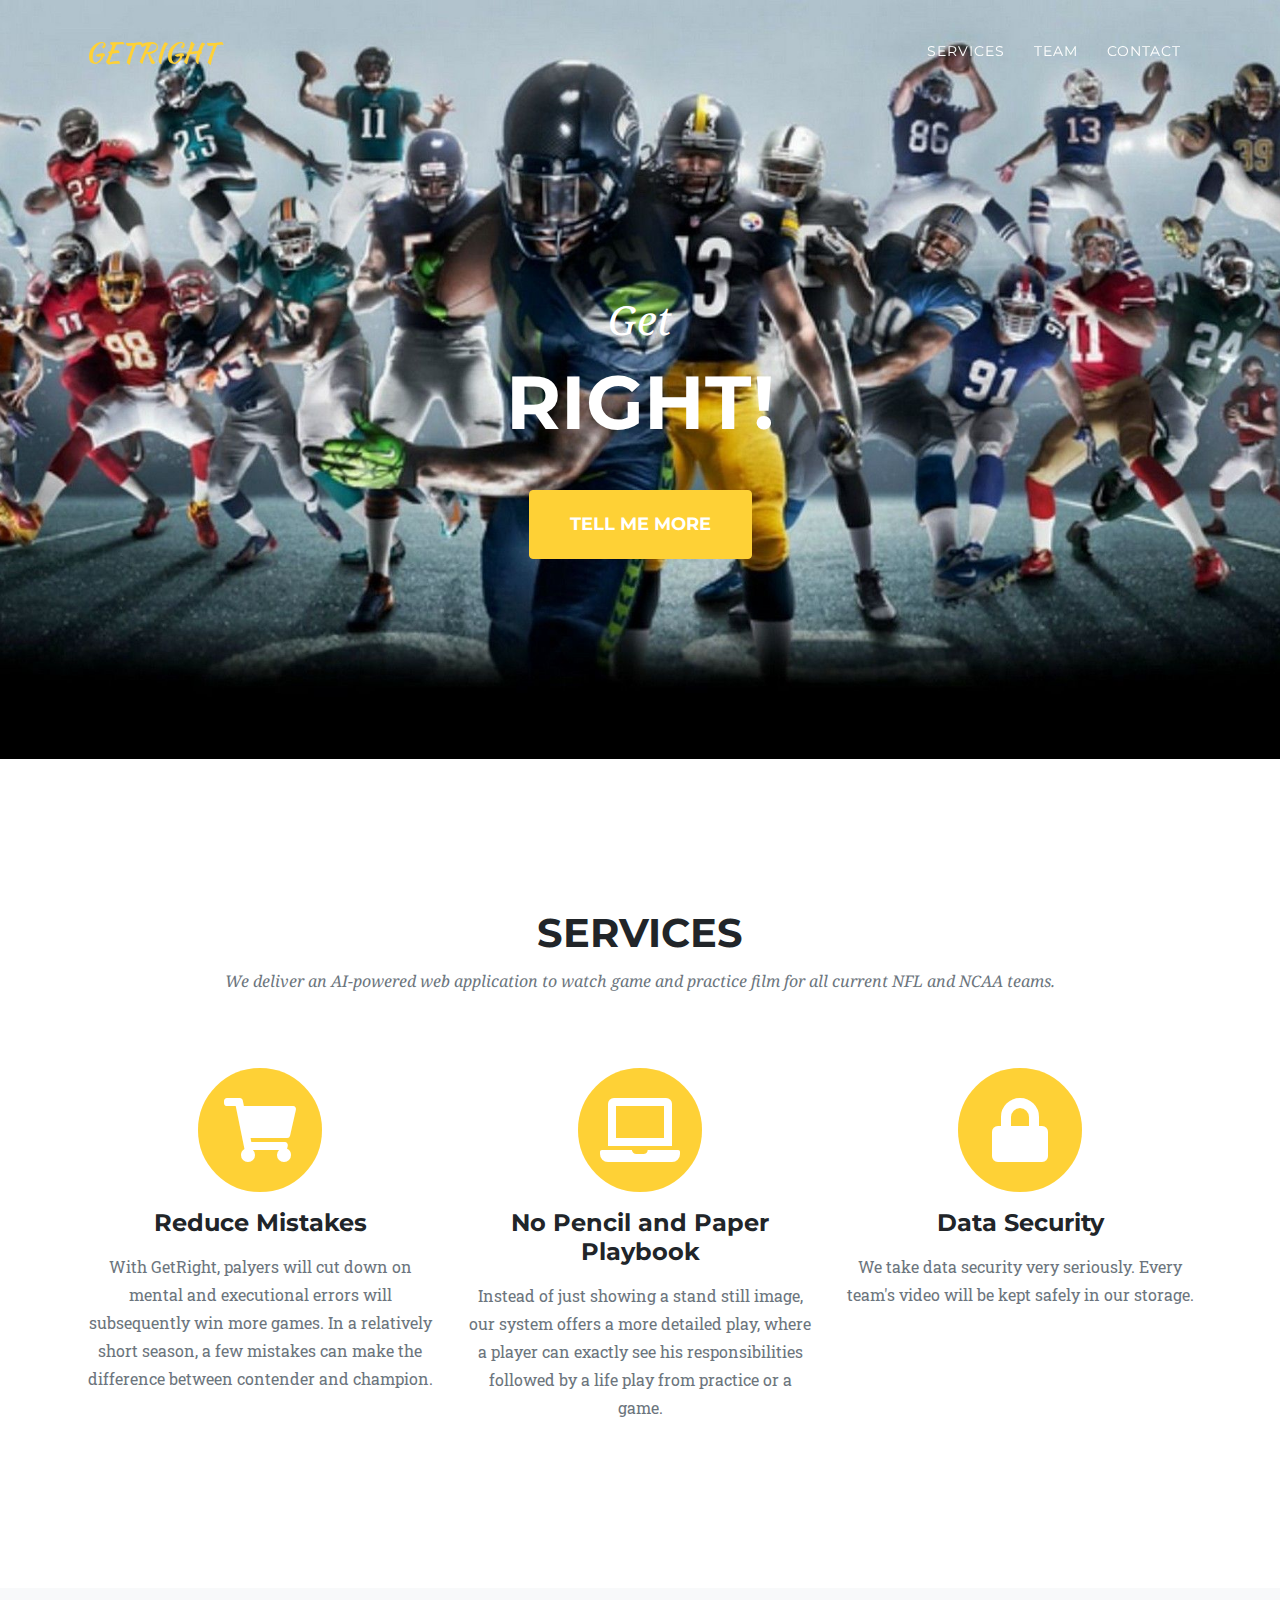
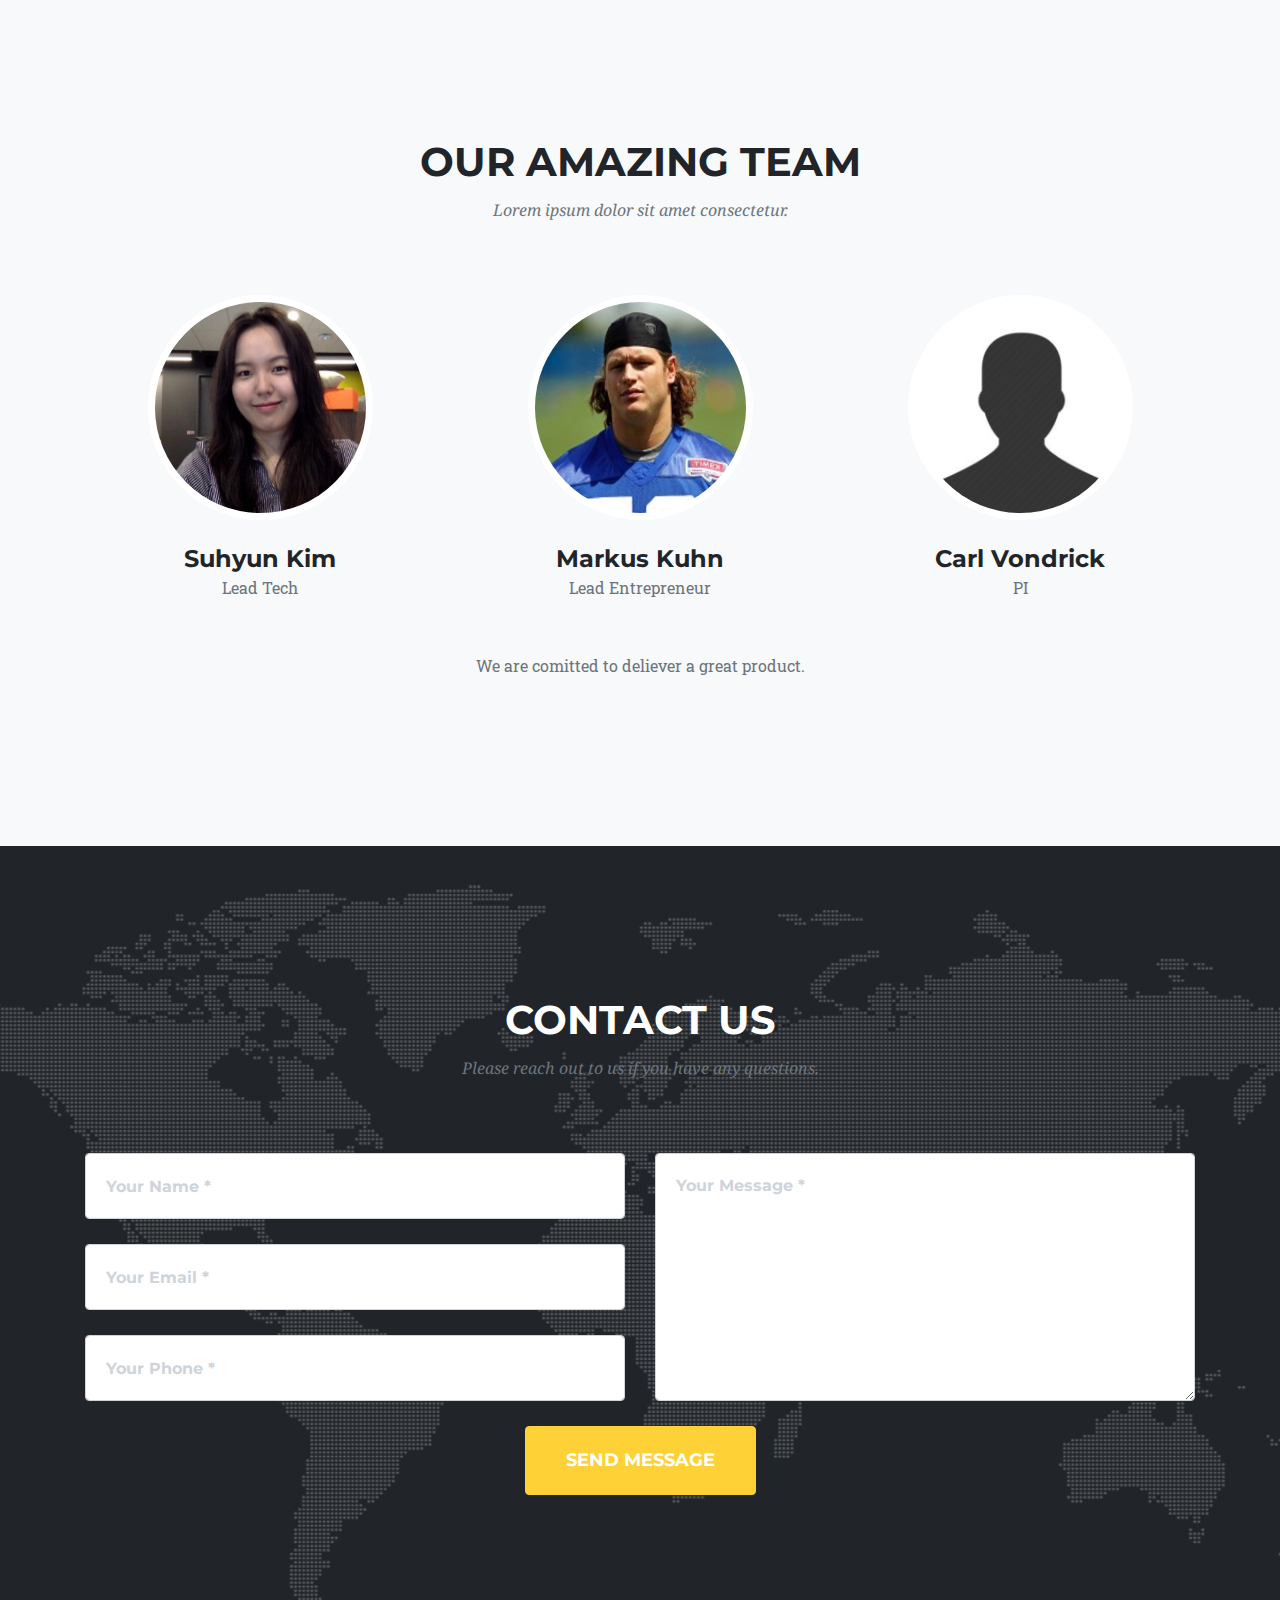
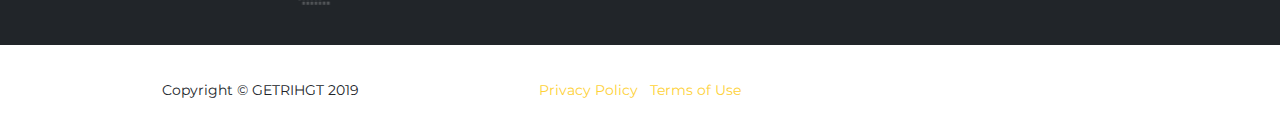
==== commit 6243865c: "added index" ====
--- a/index.html
+++ b/index.html
@@ -457,7 +457,7 @@
     <div class="container">
       <div class="row">
         <div class="col-md-4">
-          <span class="copyright">Copyright &copy; Your Website 2019</span>
+          <span class="copyright">Copyright &copy; GETRIHGT 2019</span>
         </div>
         <!--<div class="col-md-4">-->
           <!--<ul class="list-inline social-buttons">-->
